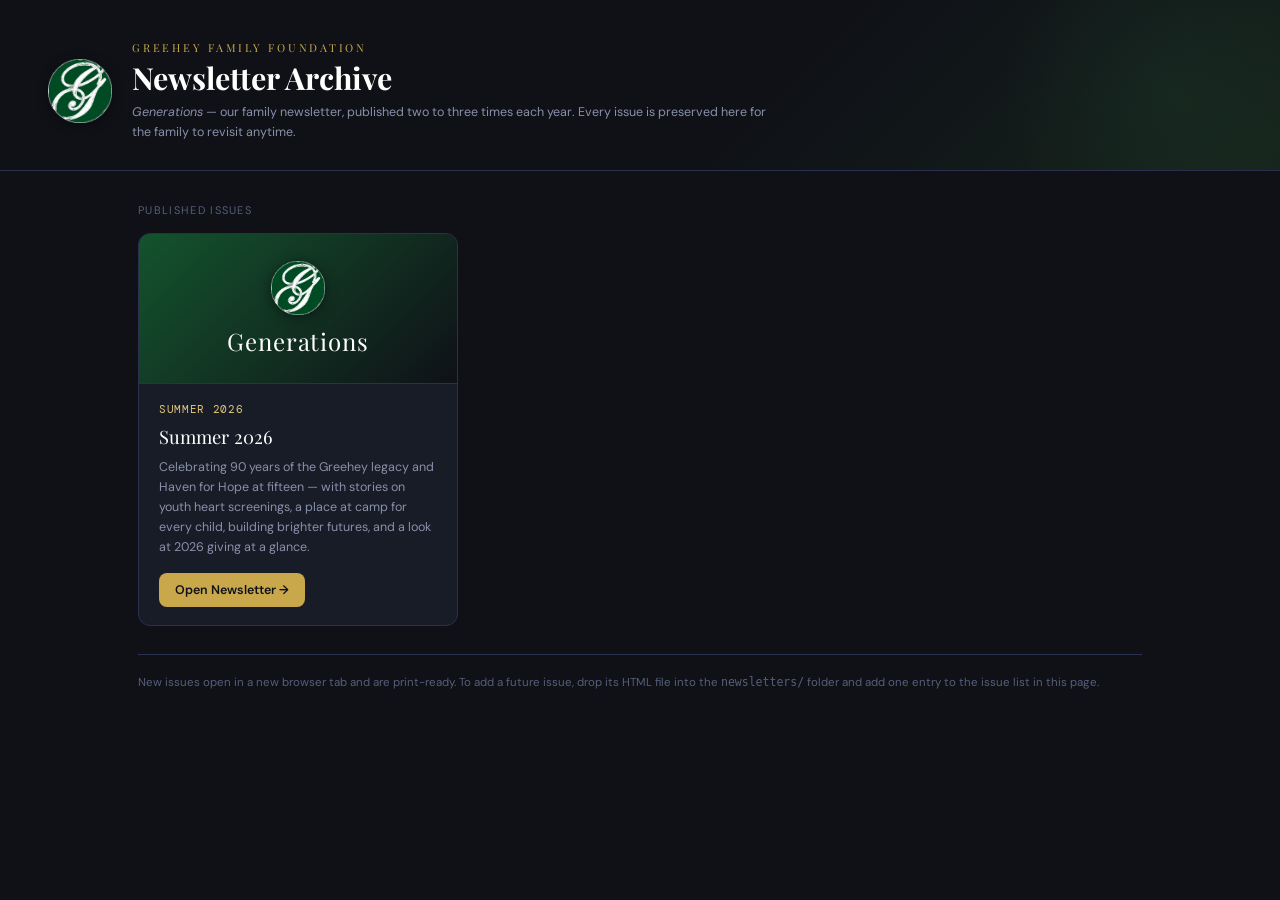
==== newsletters/index.html @ 174ec2f6 "Refactor monolith into modular multi-year dashboard Split the single index.html into structured css/" ====
<!DOCTYPE html>
<html lang="en">
<head>
<meta charset="UTF-8">
<meta name="viewport" content="width=device-width, initial-scale=1.0">
<title>Greehey Family Foundation — Newsletter Archive</title>
<link href="https://fonts.googleapis.com/css2?family=Playfair+Display:wght@400;600;700&family=DM+Sans:wght@300;400;500;600&family=DM+Mono:wght@400;500&display=swap" rel="stylesheet">
<style>
  :root{
    --bg:#0f1117; --surface:#181c27; --surface2:#1f2436; --border:#2a3050;
    --gold:#c9a84c; --gold-light:#e2c67a; --green:#2f7d4f; --green-deep:#14532d;
    --text:#e8eaf0; --text-muted:#8890aa; --text-dim:#555f7a;
  }
  *{ box-sizing:border-box; margin:0; padding:0; }
  body{ background:var(--bg); color:var(--text); font-family:'DM Sans',sans-serif;
    -webkit-font-smoothing:antialiased; padding:0 0 60px; }
  a{ text-decoration:none; color:inherit; }

  .arc-header{
    padding:40px 48px 28px; border-bottom:1px solid var(--border);
    background:linear-gradient(135deg,#0f1117 60%,#16241c);
    display:flex; align-items:center; gap:20px; position:relative; overflow:hidden;
  }
  .arc-header::before{ content:''; position:absolute; top:-80px; right:-60px; width:340px; height:340px;
    border-radius:50%; background:radial-gradient(circle,rgba(47,125,79,0.10) 0%,transparent 70%); }
  .arc-logo{ width:64px; height:64px; flex-shrink:0; filter:drop-shadow(0 2px 6px rgba(0,0,0,0.4)); }
  .arc-eyebrow{ font-family:'Playfair Display',serif; font-size:11px; letter-spacing:0.25em;
    text-transform:uppercase; color:var(--gold); margin-bottom:6px; }
  .arc-title{ font-family:'Playfair Display',serif; font-size:1.9rem; font-weight:700; color:#fff; line-height:1.1; }
  .arc-sub{ font-size:12.5px; color:var(--text-muted); margin-top:8px; max-width:640px; line-height:1.6; }

  .arc-main{ max-width:1100px; margin:0 auto; padding:32px 48px; }
  .arc-section-label{ font-size:11px; letter-spacing:0.12em; text-transform:uppercase;
    color:var(--text-dim); margin-bottom:16px; }

  .issue-grid{ display:grid; grid-template-columns:repeat(auto-fill,minmax(min(300px,100%),1fr)); gap:22px; }
  .issue-card{
    background:var(--surface); border:1px solid var(--border); border-radius:12px;
    overflow:hidden; display:flex; flex-direction:column;
    transition:transform .18s ease, border-color .18s ease, box-shadow .18s ease;
  }
  .issue-card:hover{ transform:translateY(-3px); border-color:rgba(201,168,76,0.4);
    box-shadow:0 18px 40px rgba(0,0,0,0.45); }
  .issue-cover{
    height:150px; display:flex; flex-direction:column; align-items:center; justify-content:center;
    gap:10px; background:linear-gradient(135deg,var(--green-deep),#0f1117);
    border-bottom:1px solid var(--border); position:relative;
  }
  .issue-cover img{ width:54px; height:54px; filter:drop-shadow(0 2px 6px rgba(0,0,0,0.5)); }
  .issue-cover .masthead{ font-family:'Playfair Display',serif; font-size:1.5rem; color:#fff; letter-spacing:0.04em; }
  .issue-body{ padding:18px 20px; display:flex; flex-direction:column; flex:1; }
  .issue-season{ font-family:'DM Mono',monospace; font-size:11px; color:var(--gold-light);
    letter-spacing:0.06em; text-transform:uppercase; margin-bottom:8px; }
  .issue-name{ font-family:'Playfair Display',serif; font-size:1.15rem; color:#fff; margin-bottom:8px; }
  .issue-desc{ font-size:12.5px; color:var(--text-muted); line-height:1.6; flex:1; }
  .issue-cta{ margin-top:16px; display:inline-flex; align-items:center; gap:7px; align-self:flex-start;
    background:var(--gold); color:var(--bg); font-weight:600; font-size:12.5px;
    padding:9px 16px; border-radius:8px; transition:background .18s ease; }
  .issue-card:hover .issue-cta{ background:var(--gold-light); }

  .arc-note{ margin-top:28px; font-size:11.5px; color:var(--text-dim); line-height:1.7;
    border-top:1px solid var(--border); padding-top:18px; }

  @media (max-width:560px){
    .arc-header{ padding:24px 20px 20px; gap:14px; }
    .arc-main{ padding:24px 20px; }
    .arc-logo{ width:48px; height:48px; }
    .arc-title{ font-size:1.4rem; }
    .arc-sub{ font-size:12px; }
    .issue-grid{ gap:16px; }
    .issue-cover{ height:120px; }
    .issue-cta{ width:100%; justify-content:center; padding:12px 16px; }
  }
</style>
</head>
<body>

<div class="arc-header">
  <img class="arc-logo" src="../assets/logo.png" alt="Greehey Family Foundation logo">
  <div>
    <div class="arc-eyebrow">Greehey Family Foundation</div>
    <div class="arc-title">Newsletter Archive</div>
    <div class="arc-sub"><em>Generations</em> — our family newsletter, published two to three times each year. Every issue is preserved here for the family to revisit anytime.</div>
  </div>
</div>

<div class="arc-main">
  <div class="arc-section-label">Published Issues</div>
  <div class="issue-grid" id="issue-grid"></div>
  <div class="arc-note">
    New issues open in a new browser tab and are print-ready. To add a future issue, drop its HTML file into the <code>newsletters/</code> folder and add one entry to the issue list in this page.
  </div>
</div>

<script>
  // To publish a new issue: add an object to the top of this list.
  const ISSUES = [
    {
      masthead: 'Generations',
      season: 'Summer 2026',
      name: 'Summer 2026',
      file: 'generations-summer-2026.html',
      desc: 'Celebrating 90 years of the Greehey legacy and Haven for Hope at fifteen — with stories on youth heart screenings, a place at camp for every child, building brighter futures, and a look at 2026 giving at a glance.'
    },
  ];

  document.getElementById('issue-grid').innerHTML = ISSUES.map(it => `
    <a class="issue-card" href="${it.file}" target="_blank" rel="noopener">
      <div class="issue-cover">
        <img src="../assets/logo.png" alt="">
        <div class="masthead">${it.masthead}</div>
      </div>
      <div class="issue-body">
        <div class="issue-season">${it.season}</div>
        <div class="issue-name">${it.name}</div>
        <div class="issue-desc">${it.desc}</div>
        <span class="issue-cta">Open Newsletter →</span>
      </div>
    </a>
  `).join('');
</script>

</body>
</html>
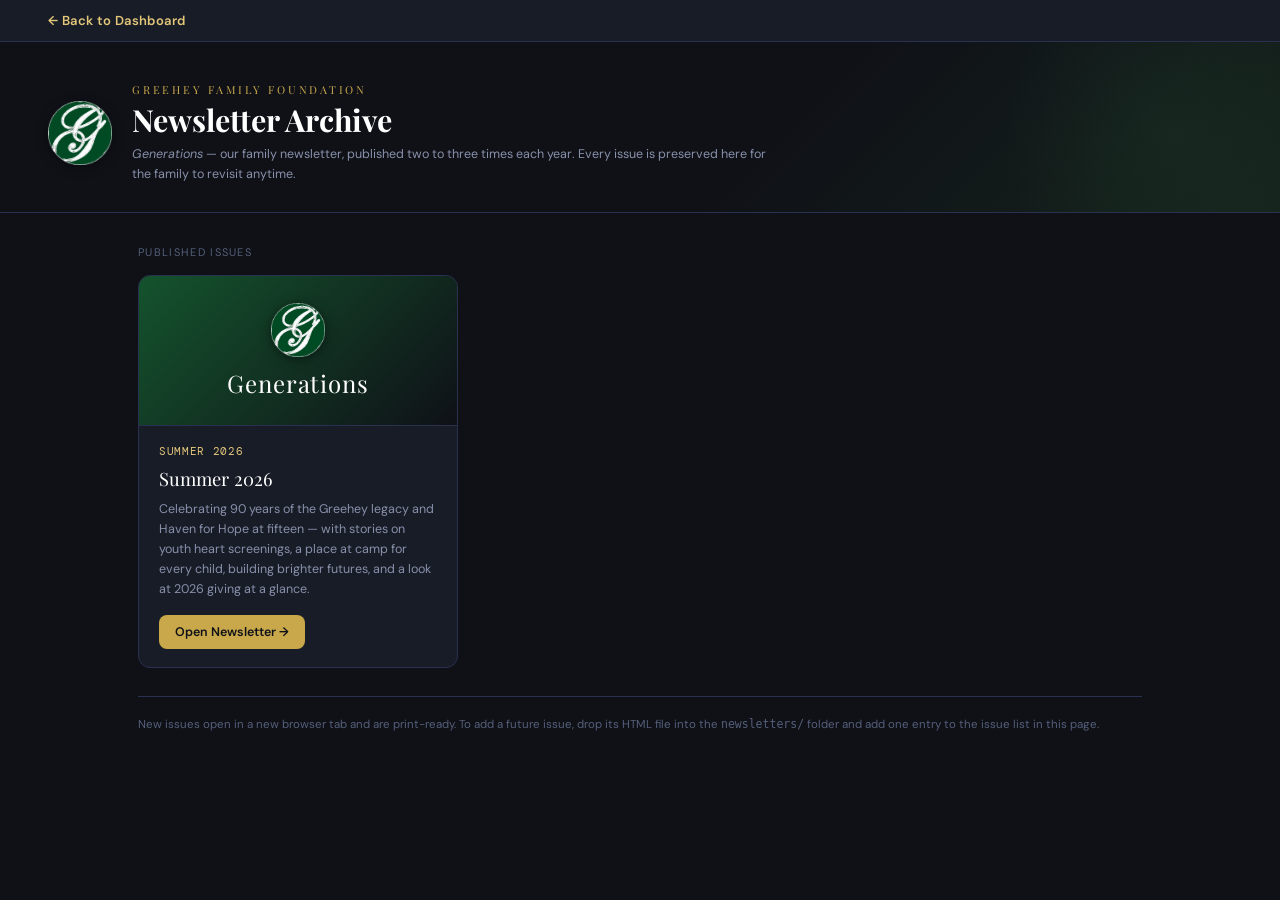
==== commit 4af8f356: "Add mobile-friendly layout and fix newsletter archive navigation Phone breakpoint (<=640px): replace" ====
--- a/newsletters/index.html
+++ b/newsletters/index.html
@@ -15,6 +15,15 @@
   body{ background:var(--bg); color:var(--text); font-family:'DM Sans',sans-serif;
     -webkit-font-smoothing:antialiased; padding:0 0 60px; }
   a{ text-decoration:none; color:inherit; }
+
+  .arc-backbar{
+    display:flex; align-items:center; gap:8px;
+    padding:12px 48px; background:var(--surface);
+    border-bottom:1px solid var(--border);
+    color:var(--gold-light); font-size:13px; font-weight:600; letter-spacing:0.03em;
+    transition:color .18s ease, background .18s ease;
+  }
+  .arc-backbar:hover{ color:var(--gold); background:#1c2130; }
 
   .arc-header{
     padding:40px 48px 28px; border-bottom:1px solid var(--border);
@@ -62,6 +71,7 @@
     border-top:1px solid var(--border); padding-top:18px; }
 
   @media (max-width:560px){
+    .arc-backbar{ padding:12px 20px; }
     .arc-header{ padding:24px 20px 20px; gap:14px; }
     .arc-main{ padding:24px 20px; }
     .arc-logo{ width:48px; height:48px; }
@@ -74,6 +84,8 @@
 </style>
 </head>
 <body>
+
+<a class="arc-backbar" href="../index.html" target="_top">← Back to Dashboard</a>
 
 <div class="arc-header">
   <img class="arc-logo" src="../assets/logo.png" alt="Greehey Family Foundation logo">
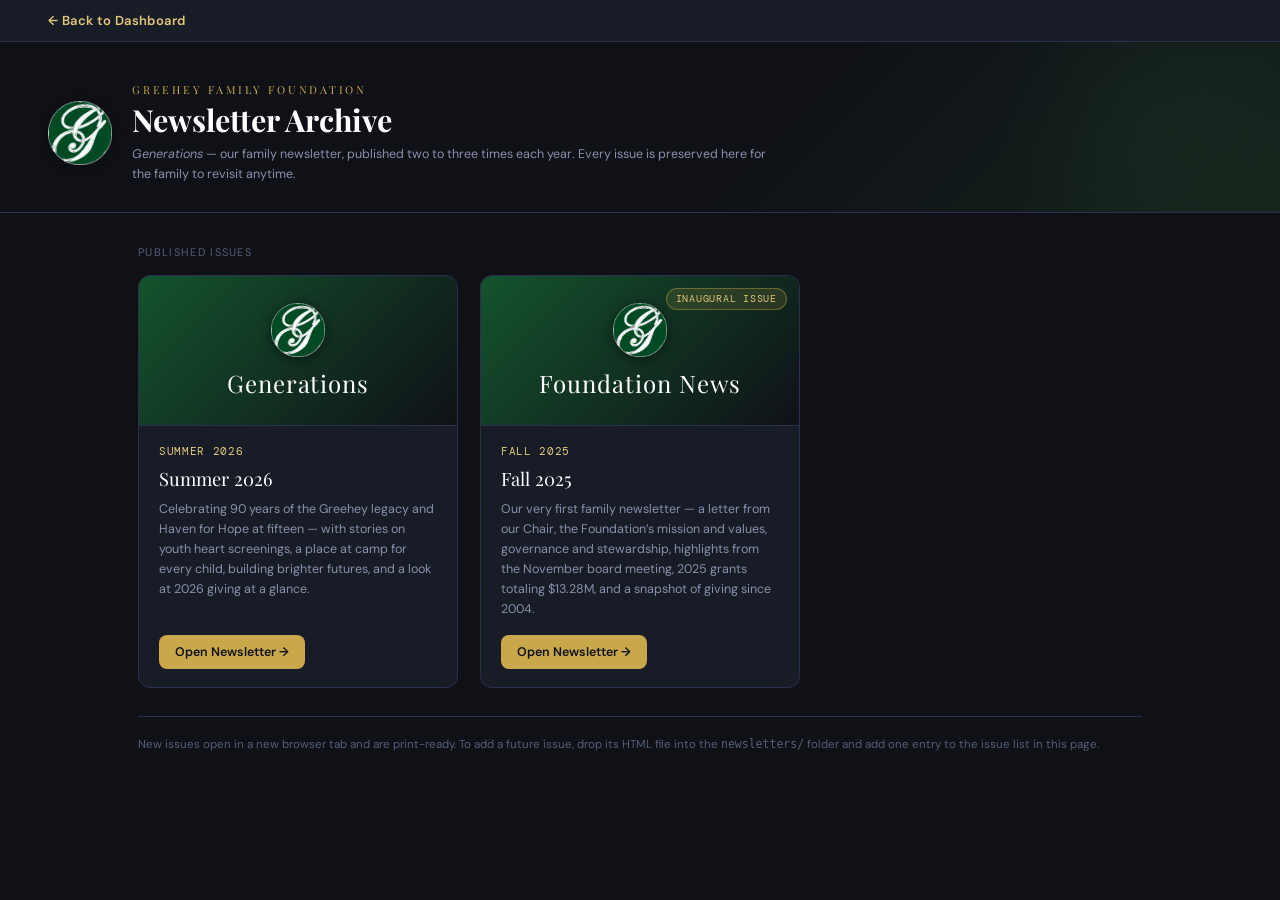
==== commit 26d2a90b: "Add Fall 2025 (inaugural) newsletter to the archive Recreate the Fall 2025 issue in the Generations " ====
--- a/newsletters/index.html
+++ b/newsletters/index.html
@@ -57,6 +57,10 @@
   }
   .issue-cover img{ width:54px; height:54px; filter:drop-shadow(0 2px 6px rgba(0,0,0,0.5)); }
   .issue-cover .masthead{ font-family:'Playfair Display',serif; font-size:1.5rem; color:#fff; letter-spacing:0.04em; }
+  .issue-tag{ position:absolute; top:12px; right:12px;
+    font-family:'DM Mono',monospace; font-size:9.5px; letter-spacing:0.08em; text-transform:uppercase;
+    color:var(--gold-light); background:rgba(201,168,76,0.14); border:1px solid rgba(201,168,76,0.4);
+    padding:4px 9px; border-radius:999px; }
   .issue-body{ padding:18px 20px; display:flex; flex-direction:column; flex:1; }
   .issue-season{ font-family:'DM Mono',monospace; font-size:11px; color:var(--gold-light);
     letter-spacing:0.06em; text-transform:uppercase; margin-bottom:8px; }
@@ -114,11 +118,20 @@
       file: 'generations-summer-2026.html',
       desc: 'Celebrating 90 years of the Greehey legacy and Haven for Hope at fifteen — with stories on youth heart screenings, a place at camp for every child, building brighter futures, and a look at 2026 giving at a glance.'
     },
+    {
+      masthead: 'Foundation News',
+      season: 'Fall 2025',
+      name: 'Fall 2025',
+      file: 'generations-fall-2025.html',
+      tag: 'Inaugural Issue',
+      desc: 'Our very first family newsletter — a letter from our Chair, the Foundation’s mission and values, governance and stewardship, highlights from the November board meeting, 2025 grants totaling $13.28M, and a snapshot of giving since 2004.'
+    },
   ];
 
   document.getElementById('issue-grid').innerHTML = ISSUES.map(it => `
     <a class="issue-card" href="${it.file}" target="_blank" rel="noopener">
       <div class="issue-cover">
+        ${it.tag ? `<span class="issue-tag">${it.tag}</span>` : ''}
         <img src="../assets/logo.png" alt="">
         <div class="masthead">${it.masthead}</div>
       </div>
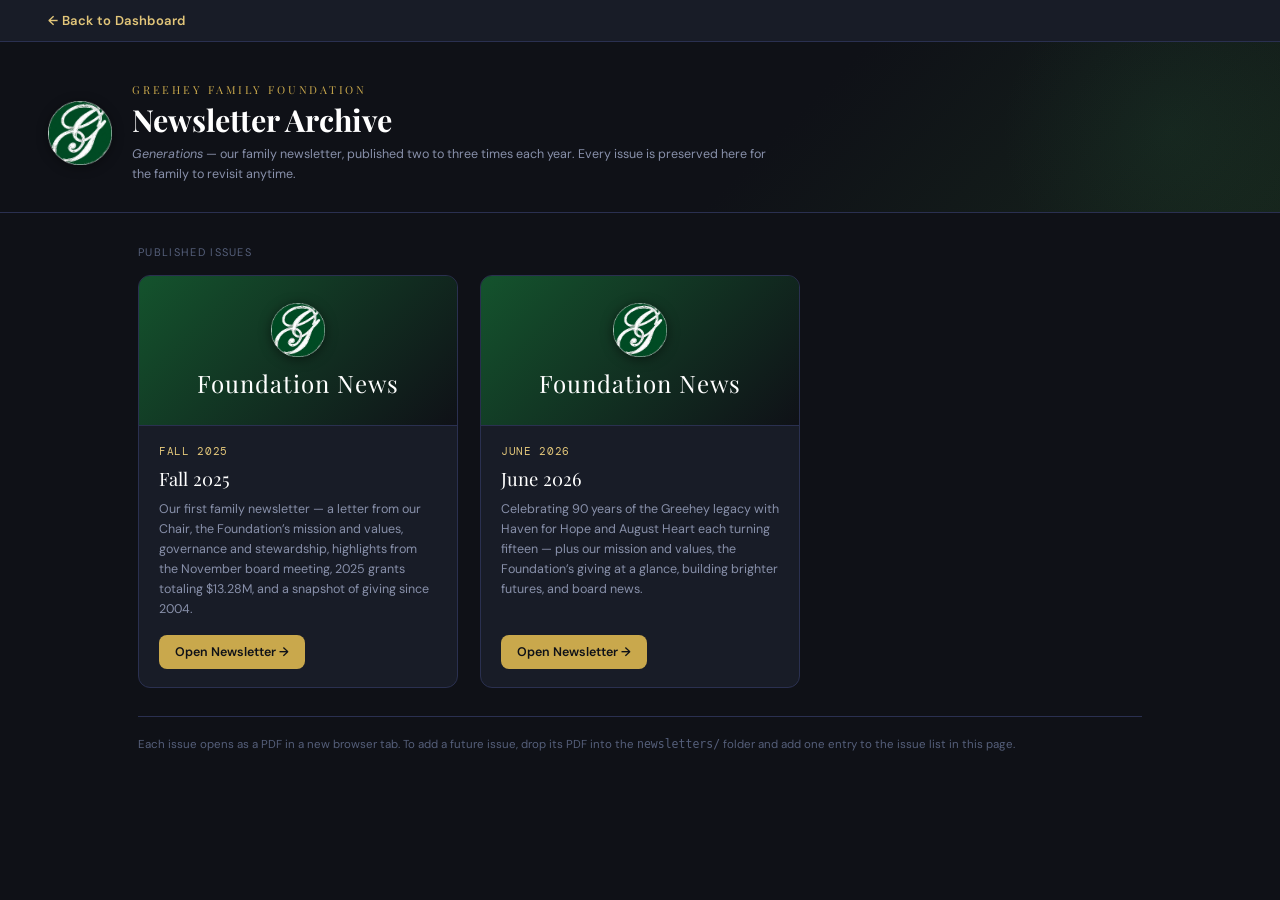
==== commit d23ef224: "Switch newsletters to original PDFs (Fall 2025 + June 2026) Replace the recreated HTML issues with t" ====
--- a/newsletters/index.html
+++ b/newsletters/index.html
@@ -57,10 +57,6 @@
   }
   .issue-cover img{ width:54px; height:54px; filter:drop-shadow(0 2px 6px rgba(0,0,0,0.5)); }
   .issue-cover .masthead{ font-family:'Playfair Display',serif; font-size:1.5rem; color:#fff; letter-spacing:0.04em; }
-  .issue-tag{ position:absolute; top:12px; right:12px;
-    font-family:'DM Mono',monospace; font-size:9.5px; letter-spacing:0.08em; text-transform:uppercase;
-    color:var(--gold-light); background:rgba(201,168,76,0.14); border:1px solid rgba(201,168,76,0.4);
-    padding:4px 9px; border-radius:999px; }
   .issue-body{ padding:18px 20px; display:flex; flex-direction:column; flex:1; }
   .issue-season{ font-family:'DM Mono',monospace; font-size:11px; color:var(--gold-light);
     letter-spacing:0.06em; text-transform:uppercase; margin-bottom:8px; }
@@ -104,34 +100,32 @@
   <div class="arc-section-label">Published Issues</div>
   <div class="issue-grid" id="issue-grid"></div>
   <div class="arc-note">
-    New issues open in a new browser tab and are print-ready. To add a future issue, drop its HTML file into the <code>newsletters/</code> folder and add one entry to the issue list in this page.
+    Each issue opens as a PDF in a new browser tab. To add a future issue, drop its PDF into the <code>newsletters/</code> folder and add one entry to the issue list in this page.
   </div>
 </div>
 
 <script>
-  // To publish a new issue: add an object to the top of this list.
+  // To publish a new issue: drop its PDF into the newsletters/ folder and add an entry here.
   const ISSUES = [
-    {
-      masthead: 'Generations',
-      season: 'Summer 2026',
-      name: 'Summer 2026',
-      file: 'generations-summer-2026.html',
-      desc: 'Celebrating 90 years of the Greehey legacy and Haven for Hope at fifteen — with stories on youth heart screenings, a place at camp for every child, building brighter futures, and a look at 2026 giving at a glance.'
-    },
     {
       masthead: 'Foundation News',
       season: 'Fall 2025',
       name: 'Fall 2025',
-      file: 'generations-fall-2025.html',
-      tag: 'Inaugural Issue',
-      desc: 'Our very first family newsletter — a letter from our Chair, the Foundation’s mission and values, governance and stewardship, highlights from the November board meeting, 2025 grants totaling $13.28M, and a snapshot of giving since 2004.'
+      file: 'gff-newsletter-fall-2025.pdf',
+      desc: 'Our first family newsletter — a letter from our Chair, the Foundation’s mission and values, governance and stewardship, highlights from the November board meeting, 2025 grants totaling $13.28M, and a snapshot of giving since 2004.'
+    },
+    {
+      masthead: 'Foundation News',
+      season: 'June 2026',
+      name: 'June 2026',
+      file: 'gff-newsletter-june-2026.pdf',
+      desc: 'Celebrating 90 years of the Greehey legacy with Haven for Hope and August Heart each turning fifteen — plus our mission and values, the Foundation’s giving at a glance, building brighter futures, and board news.'
     },
   ];
 
   document.getElementById('issue-grid').innerHTML = ISSUES.map(it => `
     <a class="issue-card" href="${it.file}" target="_blank" rel="noopener">
       <div class="issue-cover">
-        ${it.tag ? `<span class="issue-tag">${it.tag}</span>` : ''}
         <img src="../assets/logo.png" alt="">
         <div class="masthead">${it.masthead}</div>
       </div>
